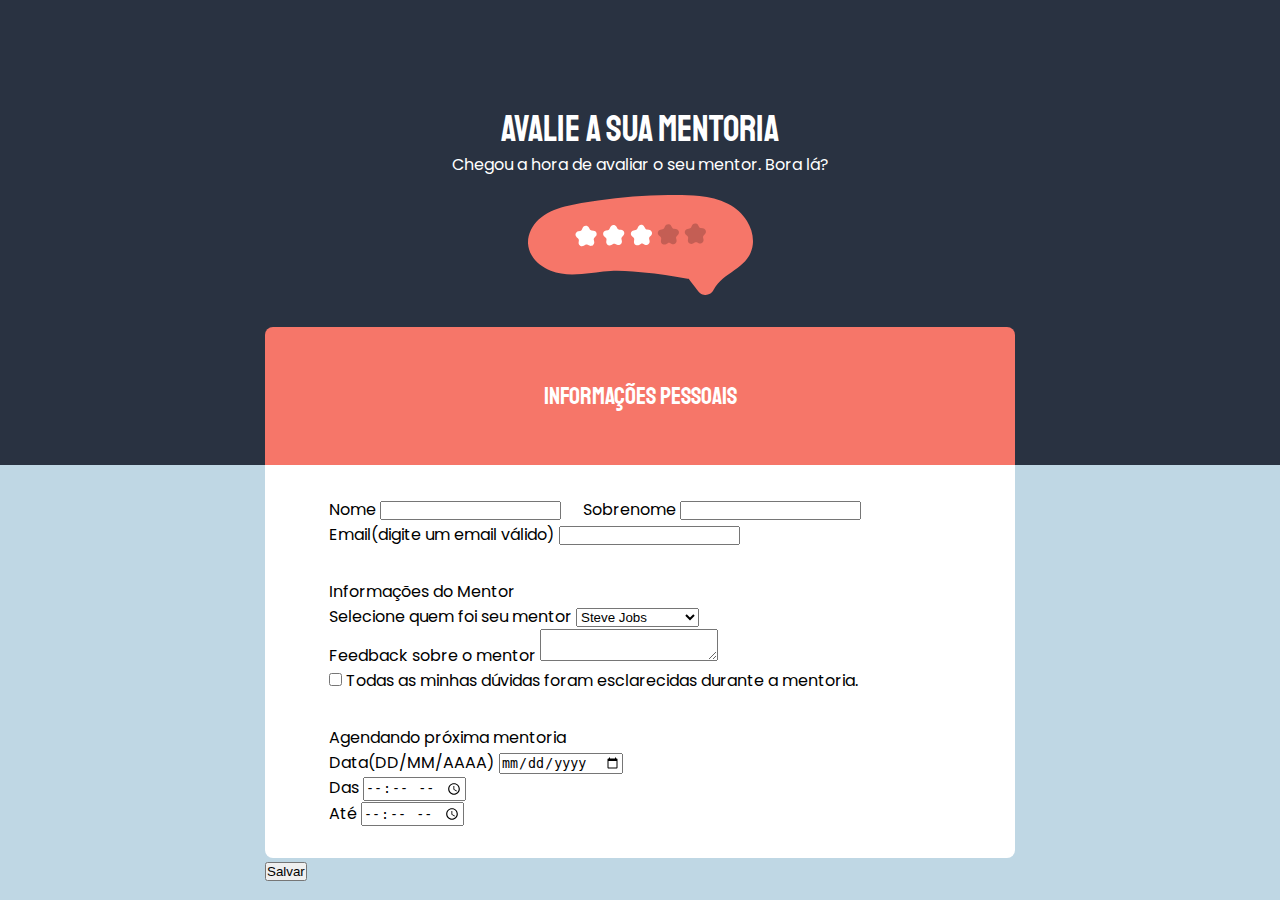
==== 07-mentoring-evaluation/index.html @ 1ba3592f "commit initial of project 06-mentoring-evaluation" ====
<!DOCTYPE html>
<html lang="pt-br">
<head>
  <link rel="preconnect" href="https://fonts.googleapis.com">
  <link rel="preconnect" href="https://fonts.gstatic.com" crossorigin>

  <meta charset="UTF-8">
  <meta name="viewport" content="width=device-width, initial-scale=1.0">
  <title>Mentoring Evaluation</title>

  <link rel="shortcut icon" href="[data-uri]" type="image/x-icon">

  <link href="https://fonts.googleapis.com/css2?family=Poppins&family=Staatliches&display=swap" rel="stylesheet">

  <link rel="stylesheet" href="style.css">
</head>
<body>
  <div class="page">
    <header>  
      <h1>Avalie a sua mentoria</h1>
      <p>Chegou a hora de avaliar o seu mentor. Bora lá?</p>

      <img src="./assets/evaluation.svg" alt="Imagem com 5 estrelas representando uma avaliação">
      
      <div class="title">
        Informações pessoais
      </div>
    </header>

    <form id="form-mentor">
      <div class="form-wrapper">
        <fieldset>

          <div class="col-2">
            <div class="input-wrapper">
              <label for="name">Nome</label>
              <input type="text" id="name">
            </div>

            <div class="input-wrapper">
              <label for="surname">Sobrenome</label>
              <input type="text" id="surname">
            </div>
          </div>

          <div class="input-wrapper">
            <label for="email-student">Email<span>(digite um email válido)</span></label>
            <input type="email"id="email-student">
          </div>
        </fieldset>

        <fieldset>
          <legend>Informações do Mentor</legend>

          <div class="input-wrapper">
            <label for="mentor">Selecione quem foi seu mentor</label>
            <select id="mentor">
              <option value="steve">Steve Jobs</option>
              <option value="mark">Mark Zuckerberg</option>
              <option value="gates">Bill Gates</option>
              <option value="musk">Elon Musk</option>
            </select>
          </div>

          <div class="input-wraaper">
            <label for="feedback">Feedback sobre o mentor</label>
            <textarea id="feedback"></textarea>
          </div>

          <div class="checkbox-wrapper">
            <input type="checkbox" id="doubts">
            <label for="doubts">Todas as minhas dúvidas foram esclarecidas durante a mentoria.</label>
          </div>
        </fieldset>

        <fieldset>
          <legend>Agendando próxima mentoria</legend>

          <div class="col-3">
            <div class="input-wrapper">
              <label for="date-mentory">Data<span>(DD/MM/AAAA)</span></label>
              <input type="date"id="date-mentory">
            </div>

            <div class="input-wrapper">
              <label for="being">Das</label>
              <input type="time" id="being">
            </div>
            
            <div class="input-wrapper">
              <label for="end">Até</label>
              <input type="time" id="end">
            </div>
          </div>
        </fieldset>
      </div>

      <button>Salvar</button>
    </form>
  </div>
</body>
</html>
---- 07-mentoring-evaluation/style.css ----
*{
  margin: 0;
  padding: 0;
  box-sizing: border-box;
}

:root{
  --blue-dark:#293241;
  --blue-ligth: #bfd7e4;
  --pink: #f67669;
  --white: #ffffff;
}

body{
  font-family: 'Poppins', sans-serif;

  background-color: var(--blue-ligth);
}

.page{
  width: 750px;
  margin: auto;
}

header::before{
  content: '';
  width: 100%;
  height: 465px;
  position: absolute;
  top: 0;
  left: 0;
  z-index: -1;
  background-color: var(--blue-dark);
}

header{
  display: flex;
  flex-direction: column;
  align-items: center;

  margin-top: 107px;

  color: var(--white);
}

header h1{
  font-family: 'Staatliches', sans-serif;
  font-size: 36px;
  font-weight: 400;
}

header p{
  font-size: 16px;
  margin-bottom: 18px;
}


.form-wrapper{
  display: flex;
  flex-direction: column;
  gap: 32px;

  background-color: var(--white);

  border-radius: 0 0 8px 8px;

  padding: 32px 64px;
}

fieldset{
  border: 0;
}

.title{
  height: 138px;
  width: 750px;
  background-color: var(--pink);

  
  font-family: 'Staatliches', sans-serif;
  font-size: 24px;
  line-height: 34px;
  color: var(--white);
  
  margin-top: 32px;

  display: flex;
  align-items: center;
  justify-content: center;

  border-radius: 8px 8px 0 0;
}

.col-2{
  display: flex;
  gap: 22px;
}
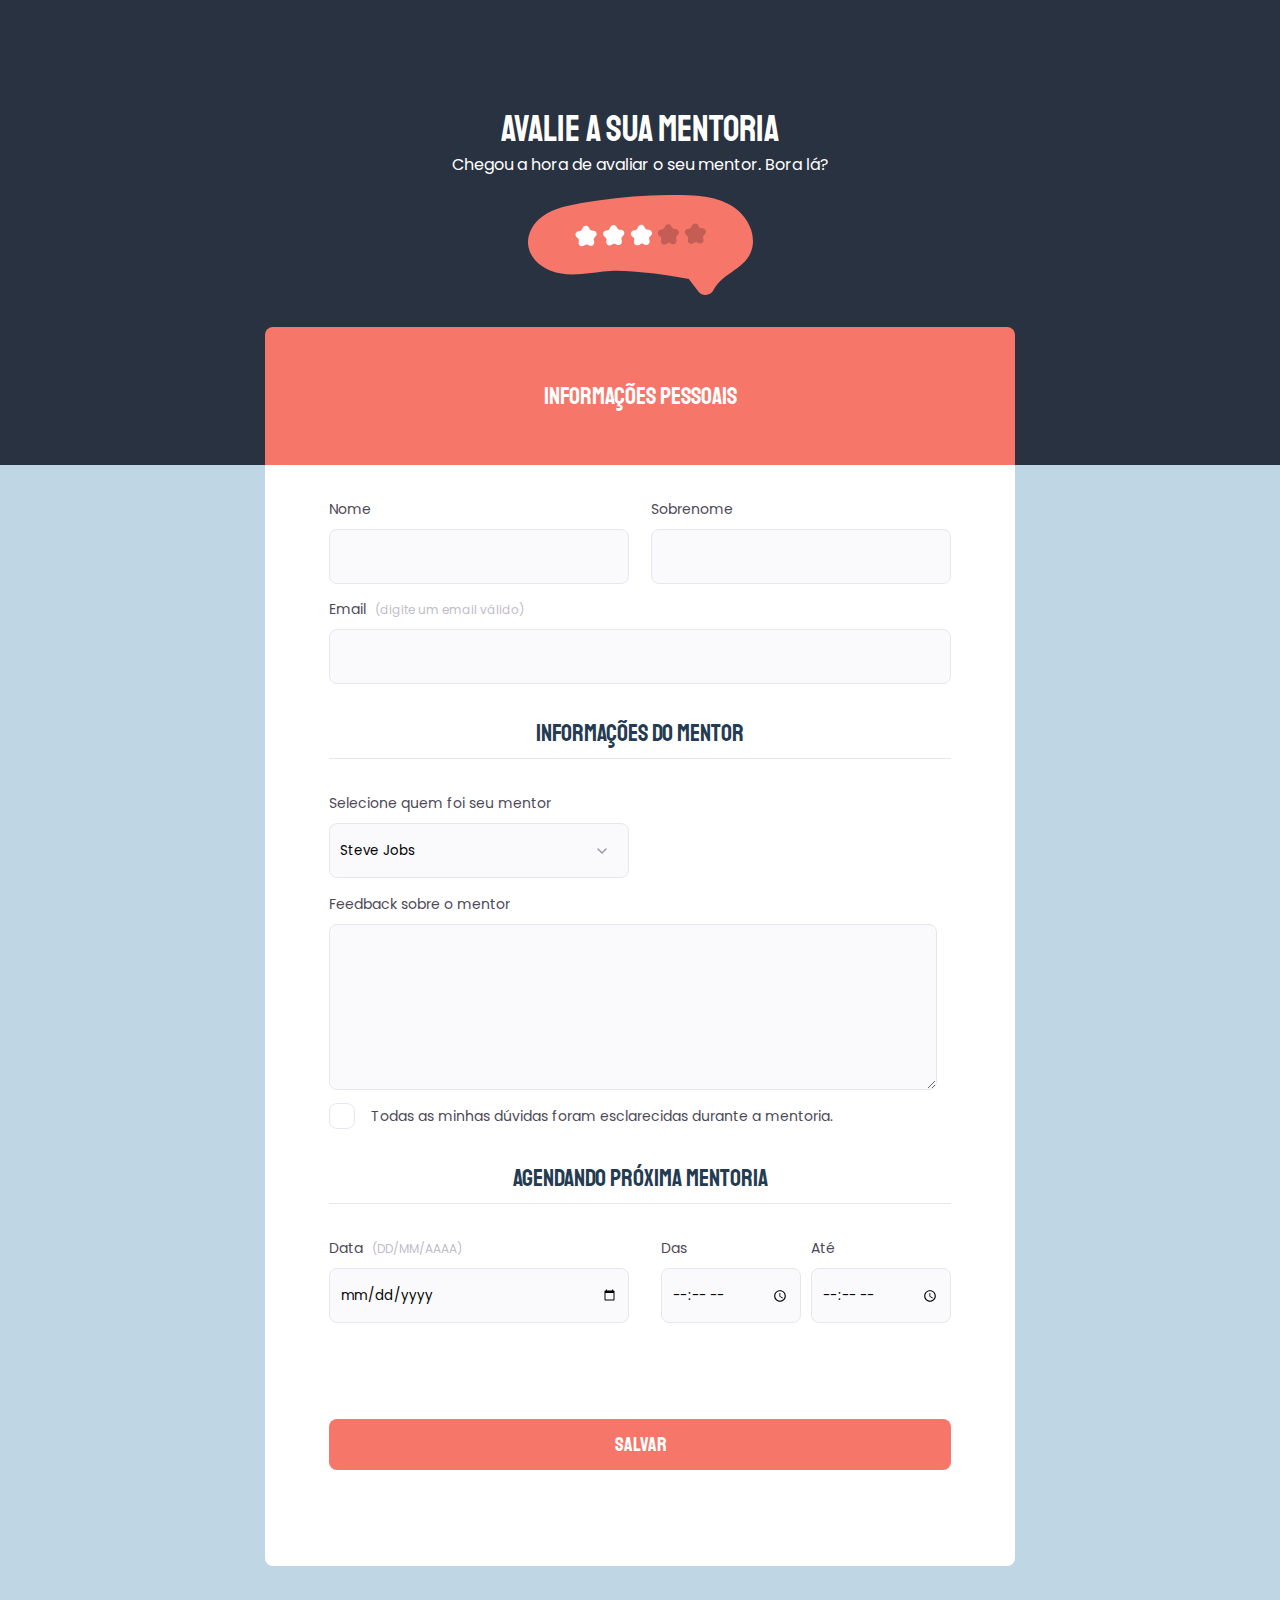
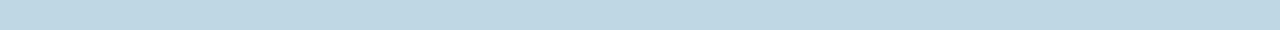
==== commit 50ac6db0: "project 07-mentoring-evaluation finished" ====
--- a/07-mentoring-evaluation/index.html
+++ b/07-mentoring-evaluation/index.html
@@ -63,7 +63,7 @@
           </div>
 
           <div class="input-wraaper">
-            <label for="feedback">Feedback sobre o mentor</label>
+            <label for="feedback" class="area-feedback">Feedback sobre o mentor</label>
             <textarea id="feedback"></textarea>
           </div>
 
@@ -93,9 +93,8 @@
             </div>
           </div>
         </fieldset>
+        <button>Salvar</button>
       </div>
-
-      <button>Salvar</button>
     </form>
   </div>
 </body>
--- a/07-mentoring-evaluation/style.css
+++ b/07-mentoring-evaluation/style.css
@@ -65,10 +65,17 @@
   border-radius: 0 0 8px 8px;
 
   padding: 32px 64px;
+
+  margin-bottom: 64px;
 }
 
 fieldset{
   border: 0;
+
+  display: flex;
+  flex-direction: column;
+
+  gap: 13px;
 }
 
 .title{
@@ -94,4 +101,180 @@
 .col-2{
   display: flex;
   gap: 22px;
+}
+
+.col-2 .input-wrapper input,
+.col-3 > div:nth-child(1){
+  width: 300px;
+}
+
+.input-wrapper{
+  display: flex;
+  flex-direction: column;
+  gap: 8px;
+}
+
+.input-wrapper label,
+.area-feedback{
+  font-size: 14px;
+  line-height: 24px;
+  color: #4e4958;
+}
+
+.input-wrapper span{
+  font-size: 12px;
+  line-height: 20px;
+  color: #c1bccc;
+
+  margin-left: 9px;
+}
+
+.input-wrapper input{
+  height: 55px;
+
+  border-radius: 8px;
+  background-color: #fafafc;
+  border: 1px solid #e6e6f0;
+
+  padding: 0 10px;
+
+  font-family: 'Poppins', sans-serif;
+}
+
+fieldset legend{
+  font-family: 'Staatliches', sans-serif;
+  font-weight: 400;
+  font-size: 24px;
+  line-height: 34px;
+  color: #253b51;
+
+  display: flex;
+  justify-content: center;
+  align-items: center;
+
+  border-bottom: 1px solid #e6e6f0;
+  padding-bottom: 8px;
+  margin-bottom: 32px;
+  width: 100%;
+}
+
+select{
+  width: 300px;
+  height: 55px;
+
+  background-color: #fafafc;
+  border: 1px solid #e6e6f0;
+  border-radius: 8px;
+
+  padding: 0 10px;
+
+  font-family: 'Poppins', sans-serif;
+
+  cursor: pointer;
+
+  appearance: none;
+  -webkit-appearance: none;
+  background-image: url("data:image/svg+xml,%3Csvg width='24' height='24' viewBox='0 0 24 24' fill='none' xmlns='http://www.w3.org/2000/svg'%3E%3Cg clip-path='url(%23clip0_1_54)'%3E%3Cpath d='M8 10L12 14L16 10' stroke='%239C98A6' stroke-width='1.5' stroke-linecap='round' stroke-linejoin='round'/%3E%3C/g%3E%3Cdefs%3E%3CclipPath id='clip0_1_54'%3E%3Crect width='24' height='24' fill='white'/%3E%3C/clipPath%3E%3C/defs%3E%3C/svg%3E%0A");
+  background-repeat: no-repeat;
+  background-position: right 14px top 50%;
+}
+
+textarea{
+  display: block;
+  width: 608px;
+  height: 166px;
+
+  background-color: #fafafc;
+  border: 1px solid #e6e6f0;
+  border-radius: 8px;
+
+  padding: 10px 10px;
+  margin-top: 8px;
+
+  font-family: 'Poppins', sans-serif;
+}
+
+.checkbox-wrapper{
+  position: relative;
+}
+
+.checkbox-wrapper input{
+  position: absolute;
+  top: 0;
+  left: 0;
+  /* width: 24px;
+  height: 24px; */
+
+  opacity: 0;
+}
+
+.checkbox-wrapper label{
+  font-size: 14px;
+  line-height: 24px;
+  color: #4e4958;
+
+  display: flex;
+  align-items: center;
+  gap: 16px;
+
+  margin: 0;
+}
+
+.checkbox-wrapper label::before{
+  content: '';
+  width: 24px;
+  height: 24px;
+  display: block;
+
+  border: 1px solid #e6e6f0;
+  border-radius: 8px;
+}
+
+.checkbox-wrapper input:checked + label:before{
+  background-image: url("data:image/svg+xml,%3Csvg width='24' height='24' viewBox='0 0 24 24' fill='none' xmlns='http://www.w3.org/2000/svg'%3E%3Cg clip-path='url(%23clip0_5037_23)'%3E%3Cpath d='M9 16.17L4.83 12L3.41 13.41L9 19L21 7L19.59 5.59L9 16.17Z' fill='%2342D3FF'/%3E%3C/g%3E%3Cdefs%3E%3CclipPath id='clip0_5037_23'%3E%3Crect width='24' height='24' fill='white'/%3E%3C/clipPath%3E%3C/defs%3E%3C/svg%3E%0A");
+}
+
+.checkbox-wrapper input:focus + label::before{
+  border: 2px solid #000000;
+}
+
+.col-3{
+  display: flex;
+
+  margin-bottom: 64px;
+}
+
+
+.col-3 > div:nth-child(1){
+  margin-right: 32px;
+}
+
+.col-3 > div:nth-child(2),
+.col-3 > div:nth-child(3){
+  width: 140px;
+}
+
+.col-3 > div:nth-child(2){
+  margin-right: 10px;
+}
+
+button{
+  margin-bottom: 64px;
+
+  padding: 12.5px 286px;
+
+  font-family: 'Staatliches', sans-serif;
+  font-size: 20px;
+  line-height: 26px;
+  color: var(--white);
+  background-color: var(--pink);
+
+  border: #f67669;
+  border-radius: 8px;
+
+  cursor: pointer;
+}
+
+button:hover{
+  background-color: #de6d60;
 }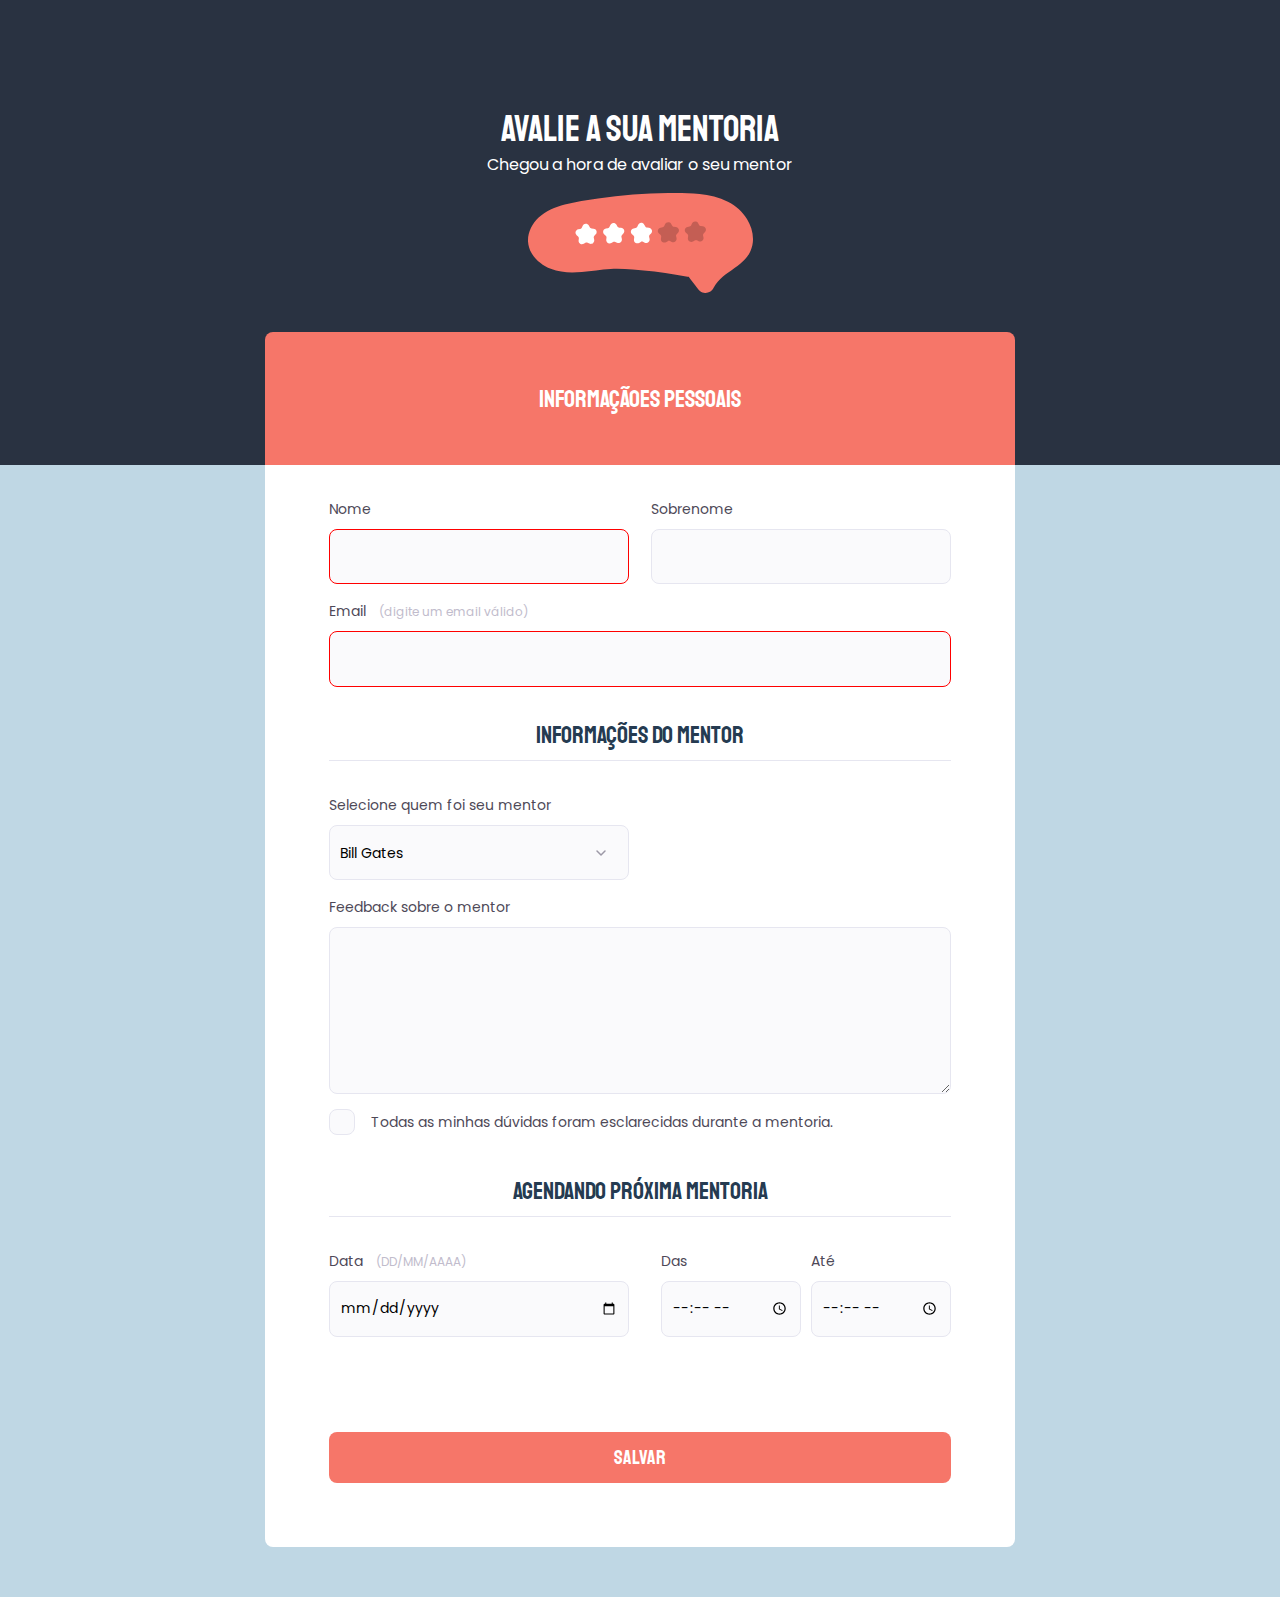
==== commit 5f184f34: "revision of project 07-mentoring-evaluation" ====
--- a/07-mentoring-evaluation/index.html
+++ b/07-mentoring-evaluation/index.html
@@ -1,6 +1,7 @@
 <!DOCTYPE html>
 <html lang="pt-br">
 <head>
+  
   <link rel="preconnect" href="https://fonts.googleapis.com">
   <link rel="preconnect" href="https://fonts.gstatic.com" crossorigin>
 
@@ -8,33 +9,30 @@
   <meta name="viewport" content="width=device-width, initial-scale=1.0">
   <title>Mentoring Evaluation</title>
 
-  <link rel="shortcut icon" href="[data-uri]" type="image/x-icon">
-
   <link href="https://fonts.googleapis.com/css2?family=Poppins&family=Staatliches&display=swap" rel="stylesheet">
 
   <link rel="stylesheet" href="style.css">
 </head>
 <body>
   <div class="page">
-    <header>  
+    <header>
       <h1>Avalie a sua mentoria</h1>
-      <p>Chegou a hora de avaliar o seu mentor. Bora lá?</p>
+      <p>Chegou a hora de avaliar o seu mentor</p>
 
-      <img src="./assets/evaluation.svg" alt="Imagem com 5 estrelas representando uma avaliação">
-      
-      <div class="title">
-        Informações pessoais
+      <img src="./assets/evaluation.svg" alt="Icone de avaliação">
+
+      <div class="top">
+        <h2>Informaçãoes pessoais</h2>
       </div>
     </header>
 
-    <form id="form-mentor">
+    <form action="">
       <div class="form-wrapper">
         <fieldset>
-
           <div class="col-2">
             <div class="input-wrapper">
               <label for="name">Nome</label>
-              <input type="text" id="name">
+              <input type="text" id="name" required>
             </div>
 
             <div class="input-wrapper">
@@ -44,26 +42,26 @@
           </div>
 
           <div class="input-wrapper">
-            <label for="email-student">Email<span>(digite um email válido)</span></label>
-            <input type="email"id="email-student">
+            <label for="email">Email <span>(digite um email válido)</span></label>
+            <input type="email" id="email" minlength="8" required>
           </div>
         </fieldset>
 
         <fieldset>
-          <legend>Informações do Mentor</legend>
+          <legend>Informações do mentor</legend>
 
           <div class="input-wrapper">
             <label for="mentor">Selecione quem foi seu mentor</label>
             <select id="mentor">
-              <option value="steve">Steve Jobs</option>
+              <option value="gates">Bill Gates</option>
               <option value="mark">Mark Zuckerberg</option>
-              <option value="gates">Bill Gates</option>
               <option value="musk">Elon Musk</option>
+              <option value="jobs">Steve Jobs</option>
             </select>
           </div>
 
-          <div class="input-wraaper">
-            <label for="feedback" class="area-feedback">Feedback sobre o mentor</label>
+          <div class="input-wrapper">
+            <label for="feedback">Feedback sobre o mentor</label>
             <textarea id="feedback"></textarea>
           </div>
 
@@ -75,18 +73,17 @@
 
         <fieldset>
           <legend>Agendando próxima mentoria</legend>
-
           <div class="col-3">
             <div class="input-wrapper">
-              <label for="date-mentory">Data<span>(DD/MM/AAAA)</span></label>
-              <input type="date"id="date-mentory">
+              <label for="date">Data <span>(DD/MM/AAAA)</span></label>
+              <input type="date" id="date">
             </div>
 
             <div class="input-wrapper">
               <label for="being">Das</label>
               <input type="time" id="being">
             </div>
-            
+
             <div class="input-wrapper">
               <label for="end">Até</label>
               <input type="time" id="end">
@@ -95,6 +92,7 @@
         </fieldset>
         <button>Salvar</button>
       </div>
+      
     </form>
   </div>
 </body>
--- a/07-mentoring-evaluation/style.css
+++ b/07-mentoring-evaluation/style.css
@@ -4,69 +4,92 @@
   box-sizing: border-box;
 }
 
-:root{
-  --blue-dark:#293241;
-  --blue-ligth: #bfd7e4;
-  --pink: #f67669;
-  --white: #ffffff;
-}
-
 body{
-  font-family: 'Poppins', sans-serif;
-
-  background-color: var(--blue-ligth);
+  background-color: #BFD7E4;
 }
 
 .page{
+  margin: auto;
   width: 750px;
-  margin: auto;
-}
-
-header::before{
+}
+
+header:before{
   content: '';
   width: 100%;
   height: 465px;
+  background-color: #293241;
+
   position: absolute;
   top: 0;
   left: 0;
+  
   z-index: -1;
-  background-color: var(--blue-dark);
 }
 
 header{
+  margin-top: 107px;
+
   display: flex;
   flex-direction: column;
   align-items: center;
-
-  margin-top: 107px;
-
-  color: var(--white);
+  justify-content: center;
 }
 
 header h1{
   font-family: 'Staatliches', sans-serif;
   font-size: 36px;
+  color: #ffffff;
   font-weight: 400;
 }
 
 header p{
+  font-family: 'Poppins', sans-serif;
   font-size: 16px;
-  margin-bottom: 18px;
-}
-
+  color: #ffffff;
+
+  margin-bottom: 16px;
+}
+
+header .top{
+  width: 750px;
+  height: 133px;
+  margin-top: 39px;
+
+  background-color: #f67669;
+  color: #ffffff;
+  border-radius: 8px 8px 0 0;
+  
+  display: flex;
+  align-items: center;
+  justify-content: center;
+
+}
+
+header .top h2,
+fieldset legend{
+  font-family: 'Staatliches', sans-serif;
+  font-size: 24px;
+  font-weight: 400;
+  line-height: 34px;
+}
+
+form{
+  background-color: #ffffff;
+
+  margin-bottom: 50px;
+  border-radius: 0 0 8px 8px;
+
+}
 
 .form-wrapper{
-  display: flex;
-  flex-direction: column;
-  gap: 32px;
-
-  background-color: var(--white);
-
-  border-radius: 0 0 8px 8px;
-
-  padding: 32px 64px;
-
-  margin-bottom: 64px;
+  padding: 31.66px 64px 63.74px;
+ 
+  display: flex;
+  flex-direction: column;
+
+
+  display: flex;
+  gap: 31.73px;
 }
 
 fieldset{
@@ -74,207 +97,160 @@
 
   display: flex;
   flex-direction: column;
-
-  gap: 13px;
-}
-
-.title{
-  height: 138px;
-  width: 750px;
-  background-color: var(--pink);
-
-  
-  font-family: 'Staatliches', sans-serif;
-  font-size: 24px;
-  line-height: 34px;
-  color: var(--white);
-  
-  margin-top: 32px;
-
-  display: flex;
-  align-items: center;
-  justify-content: center;
-
-  border-radius: 8px 8px 0 0;
-}
-
-.col-2{
-  display: flex;
-  gap: 22px;
-}
-
-.col-2 .input-wrapper input,
-.col-3 > div:nth-child(1){
-  width: 300px;
-}
-
-.input-wrapper{
-  display: flex;
-  flex-direction: column;
-  gap: 8px;
-}
-
-.input-wrapper label,
-.area-feedback{
+  gap: 15px;
+}
+
+fieldset .input-wrapper{
+  display: flex;
+  flex-direction: column;
+}
+
+fieldset legend{
+  color: #253b51;
+  text-align: center;
+
+  padding-bottom: 7.93px;
+  border-bottom: 1px solid #e6e6f0;
+  margin-bottom: 31.73px;
+
+  width: 100%;
+}
+
+label{
+  font-family: 'Poppins', sans-serif;
   font-size: 14px;
   line-height: 24px;
   color: #4e4958;
-}
-
-.input-wrapper span{
+
+  margin-bottom: 7.93px;
+}
+
+span{
+  font-family: 'Poppins', sans-serif;
   font-size: 12px;
   line-height: 20px;
   color: #c1bccc;
 
-  margin-left: 9px;
-}
-
-.input-wrapper input{
-  height: 55px;
-
-  border-radius: 8px;
-  background-color: #fafafc;
-  border: 1px solid #e6e6f0;
-
-  padding: 0 10px;
-
-  font-family: 'Poppins', sans-serif;
-}
-
-fieldset legend{
-  font-family: 'Staatliches', sans-serif;
-  font-weight: 400;
-  font-size: 24px;
-  line-height: 34px;
-  color: #253b51;
-
-  display: flex;
-  justify-content: center;
-  align-items: center;
-
-  border-bottom: 1px solid #e6e6f0;
-  padding-bottom: 8px;
-  margin-bottom: 32px;
+  margin-left: 9.12px;
+}
+
+input,
+select, textarea{
   width: 100%;
-}
-
-select{
-  width: 300px;
-  height: 55px;
+  height: 55.53px;
 
   background-color: #fafafc;
   border: 1px solid #e6e6f0;
   border-radius: 8px;
 
   padding: 0 10px;
-
-  font-family: 'Poppins', sans-serif;
-
-  cursor: pointer;
-
+  font-family: 'Poppins', sans-serif;
+  font-size: 14px;
+}
+
+input:invalid{
+  border: 1px solid red;
+}
+
+.col-2{
+  display: flex;
+  gap: 22px;
+}
+
+.col-2 input,
+select{
+  width: 300px;
+}
+
+select{
   appearance: none;
-  -webkit-appearance: none;
+
   background-image: url("data:image/svg+xml,%3Csvg width='24' height='24' viewBox='0 0 24 24' fill='none' xmlns='http://www.w3.org/2000/svg'%3E%3Cg clip-path='url(%23clip0_1_54)'%3E%3Cpath d='M8 10L12 14L16 10' stroke='%239C98A6' stroke-width='1.5' stroke-linecap='round' stroke-linejoin='round'/%3E%3C/g%3E%3Cdefs%3E%3CclipPath id='clip0_1_54'%3E%3Crect width='24' height='24' fill='white'/%3E%3C/clipPath%3E%3C/defs%3E%3C/svg%3E%0A");
   background-repeat: no-repeat;
-  background-position: right 14px top 50%;
+  background-position: right 15px top 50%;
+
+  cursor: pointer;
 }
 
 textarea{
-  display: block;
-  width: 608px;
-  height: 166px;
+  height: 166.59px;
+}
+
+.checkbox-wrapper{
+  position: relative;
+}
+
+.checkbox-wrapper input{
+  content: '';
+  height: 24px;
+  width: 24px;
+  top: 0;
+  left: 0;
+
+  position: absolute;
+  opacity: 0;
+}
+
+.checkbox-wrapper label{
+  display: flex;
+  align-items: center;
+  gap: 16px;
+}
+
+.checkbox-wrapper label::before{
+  content: '';
+  height: 24px;
+  width: 24px;
+  border-radius: 8px;
 
   background-color: #fafafc;
   border: 1px solid #e6e6f0;
+
+  display: block;
+}
+
+.checkbox-wrapper input:checked + label::before{
+  background-image: url("data:image/svg+xml,%3Csvg width='24' height='24' viewBox='0 0 24 24' fill='none' xmlns='http://www.w3.org/2000/svg'%3E%3Cg clip-path='url(%23clip0_5042_23)'%3E%3Cpath d='M9 16.17L4.83 12L3.41 13.41L9 19L21 7L19.59 5.59L9 16.17Z' fill='%2342D3FF'/%3E%3C/g%3E%3Cdefs%3E%3CclipPath id='clip0_5042_23'%3E%3Crect width='24' height='24' fill='white'/%3E%3C/clipPath%3E%3C/defs%3E%3C/svg%3E%0A");
+}
+
+.checkbox-wrapper input:focus + label::before{
+  border: 2px solid #000;
+}
+
+.col-3{
+  display: flex;
+}
+
+.col-3 > div:nth-child(1) input{
+  width: 300px;
+  margin-right: 32px;
+}
+
+.col-3 > div:nth-child(2) input,
+.col-3 > div:nth-child(3) input{
+ width: 140px; 
+}
+
+.col-3 > div:nth-child(2) input{
+  margin-right: 10px;
+}
+
+button{
+  margin-top: 63.74px;
+  width: 622px;
+  height: 51px;
+
+  background-color: #f67669;
+  color: #ffffff;
   border-radius: 8px;
-
-  padding: 10px 10px;
-  margin-top: 8px;
-
-  font-family: 'Poppins', sans-serif;
-}
-
-.checkbox-wrapper{
-  position: relative;
-}
-
-.checkbox-wrapper input{
-  position: absolute;
-  top: 0;
-  left: 0;
-  /* width: 24px;
-  height: 24px; */
-
-  opacity: 0;
-}
-
-.checkbox-wrapper label{
-  font-size: 14px;
-  line-height: 24px;
-  color: #4e4958;
-
-  display: flex;
-  align-items: center;
-  gap: 16px;
-
-  margin: 0;
-}
-
-.checkbox-wrapper label::before{
-  content: '';
-  width: 24px;
-  height: 24px;
-  display: block;
-
-  border: 1px solid #e6e6f0;
-  border-radius: 8px;
-}
-
-.checkbox-wrapper input:checked + label:before{
-  background-image: url("data:image/svg+xml,%3Csvg width='24' height='24' viewBox='0 0 24 24' fill='none' xmlns='http://www.w3.org/2000/svg'%3E%3Cg clip-path='url(%23clip0_5037_23)'%3E%3Cpath d='M9 16.17L4.83 12L3.41 13.41L9 19L21 7L19.59 5.59L9 16.17Z' fill='%2342D3FF'/%3E%3C/g%3E%3Cdefs%3E%3CclipPath id='clip0_5037_23'%3E%3Crect width='24' height='24' fill='white'/%3E%3C/clipPath%3E%3C/defs%3E%3C/svg%3E%0A");
-}
-
-.checkbox-wrapper input:focus + label::before{
-  border: 2px solid #000000;
-}
-
-.col-3{
-  display: flex;
-
-  margin-bottom: 64px;
-}
-
-
-.col-3 > div:nth-child(1){
-  margin-right: 32px;
-}
-
-.col-3 > div:nth-child(2),
-.col-3 > div:nth-child(3){
-  width: 140px;
-}
-
-.col-3 > div:nth-child(2){
-  margin-right: 10px;
-}
-
-button{
-  margin-bottom: 64px;
-
-  padding: 12.5px 286px;
-
+  border: none;
+
+  font-size: 20px;
   font-family: 'Staatliches', sans-serif;
-  font-size: 20px;
   line-height: 26px;
-  color: var(--white);
-  background-color: var(--pink);
-
-  border: #f67669;
-  border-radius: 8px;
-
   cursor: pointer;
 }
 
 button:hover{
-  background-color: #de6d60;
+  background-color: #b4584e;
 }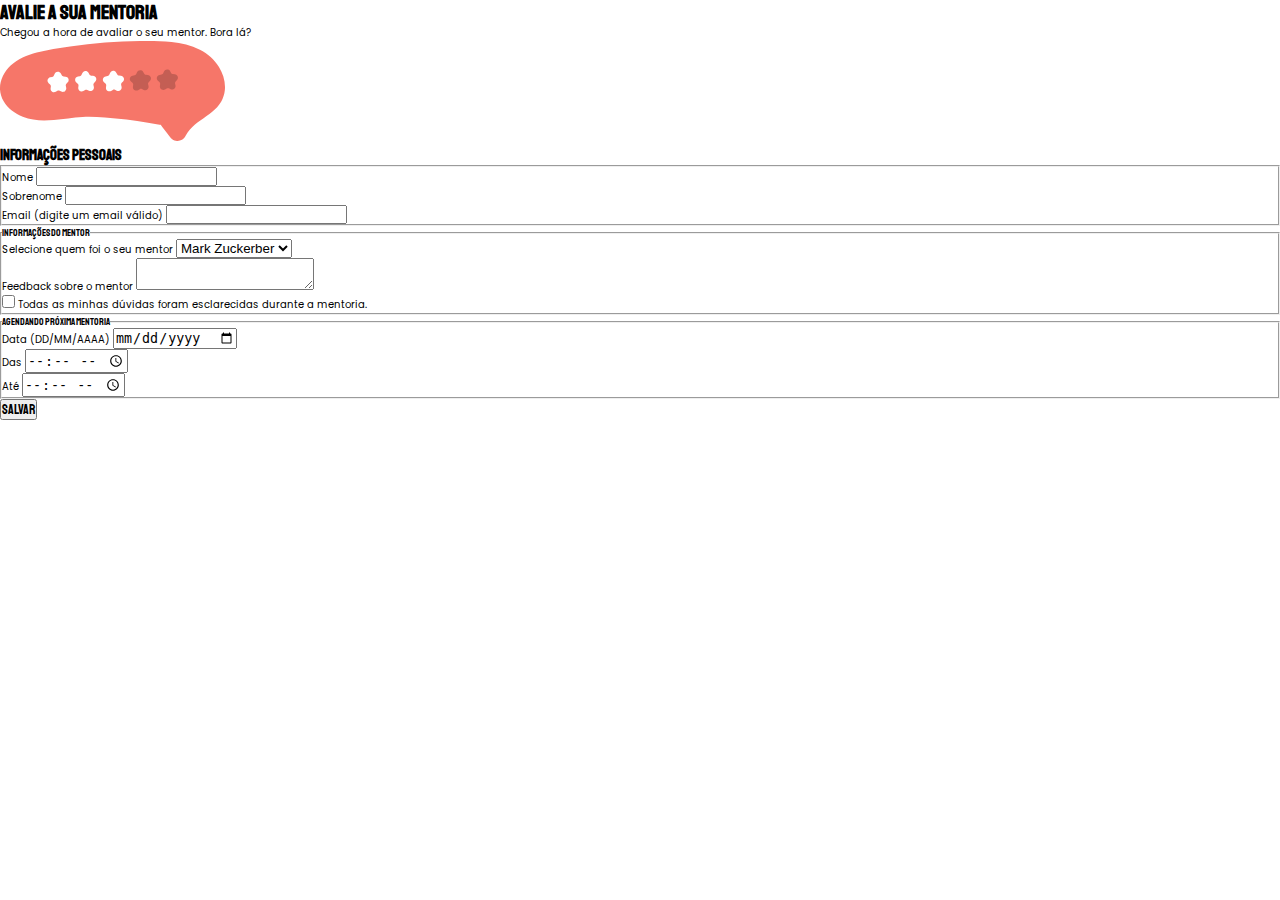
==== commit 51a60a5f: "revision of project 07-mentoring-evaluation" ====
--- a/07-mentoring-evaluation/index.html
+++ b/07-mentoring-evaluation/index.html
@@ -1,99 +1,106 @@
 <!DOCTYPE html>
 <html lang="pt-br">
-<head>
-  
-  <link rel="preconnect" href="https://fonts.googleapis.com">
-  <link rel="preconnect" href="https://fonts.gstatic.com" crossorigin>
+  <head>
+    <link rel="preconnect" href="https://fonts.googleapis.com" />
+    <link rel="preconnect" href="https://fonts.gstatic.com" crossorigin />
 
-  <meta charset="UTF-8">
-  <meta name="viewport" content="width=device-width, initial-scale=1.0">
-  <title>Mentoring Evaluation</title>
+    <meta charset="UTF-8" />
+    <meta name="viewport" content="width=device-width, initial-scale=1.0" />
 
-  <link href="https://fonts.googleapis.com/css2?family=Poppins&family=Staatliches&display=swap" rel="stylesheet">
+    <link
+      href="https://fonts.googleapis.com/css2?family=Poppins&family=Staatliches&display=swap"
+      rel="stylesheet"
+    />
 
-  <link rel="stylesheet" href="style.css">
-</head>
-<body>
-  <div class="page">
-    <header>
-      <h1>Avalie a sua mentoria</h1>
-      <p>Chegou a hora de avaliar o seu mentor</p>
+    <link rel="stylesheet" href="./style.css" />
+    <title>Mentoring Evaluation</title>
+  </head>
+  <body>
+    <div class="page">
+      <header>
+        <h1>Avalie a sua Mentoria</h1>
+        <p>Chegou a hora de avaliar o seu mentor. Bora lá?</p>
 
-      <img src="./assets/evaluation.svg" alt="Icone de avaliação">
+        <img
+          src="./assets/evaluation.svg"
+          alt="Ícone de um balão com cinco estrelas com três estrelas brancas"
+        />
 
-      <div class="top">
-        <h2>Informaçãoes pessoais</h2>
-      </div>
-    </header>
+        <div class="top">
+          <h2>Informações pessoais</h2>
+        </div>
+      </header>
 
-    <form action="">
-      <div class="form-wrapper">
-        <fieldset>
-          <div class="col-2">
-            <div class="input-wrapper">
-              <label for="name">Nome</label>
-              <input type="text" id="name" required>
+      <form>
+        <div class="form-wrapper">
+          <fieldset>
+            <div class="col-2">
+              <div class="input-wrapper">
+                <label for="name">Nome</label>
+                <input type="text" id="name" />
+              </div>
+              <div class="input-wrapper">
+                <label for="surname">Sobrenome</label>
+                <input type="text" id="surname" />
+              </div>
             </div>
 
             <div class="input-wrapper">
-              <label for="surname">Sobrenome</label>
-              <input type="text" id="surname">
+              <label for="email"
+                >Email <span>(digite um email válido)</span></label
+              >
+              <input type="email" id="email" />
             </div>
-          </div>
+          </fieldset>
 
-          <div class="input-wrapper">
-            <label for="email">Email <span>(digite um email válido)</span></label>
-            <input type="email" id="email" minlength="8" required>
-          </div>
-        </fieldset>
+          <fieldset>
+            <legend>Informações do Mentor</legend>
 
-        <fieldset>
-          <legend>Informações do mentor</legend>
-
-          <div class="input-wrapper">
-            <label for="mentor">Selecione quem foi seu mentor</label>
-            <select id="mentor">
-              <option value="gates">Bill Gates</option>
-              <option value="mark">Mark Zuckerberg</option>
-              <option value="musk">Elon Musk</option>
-              <option value="jobs">Steve Jobs</option>
-            </select>
-          </div>
-
-          <div class="input-wrapper">
-            <label for="feedback">Feedback sobre o mentor</label>
-            <textarea id="feedback"></textarea>
-          </div>
-
-          <div class="checkbox-wrapper">
-            <input type="checkbox" id="doubts">
-            <label for="doubts">Todas as minhas dúvidas foram esclarecidas durante a mentoria.</label>
-          </div>
-        </fieldset>
-
-        <fieldset>
-          <legend>Agendando próxima mentoria</legend>
-          <div class="col-3">
             <div class="input-wrapper">
-              <label for="date">Data <span>(DD/MM/AAAA)</span></label>
-              <input type="date" id="date">
+              <label for="mentor">Selecione quem foi o seu mentor</label>
+              <select id="mentor">
+                <option value="mark">Mark Zuckerber</option>
+                <option value="gates">Bill Gates</option>
+                <option value="musk">Elon Musk</option>
+              </select>
             </div>
 
             <div class="input-wrapper">
-              <label for="being">Das</label>
-              <input type="time" id="being">
+              <label for="feedback">Feedback sobre o mentor</label>
+              <textarea id="feedback"></textarea>
             </div>
 
-            <div class="input-wrapper">
-              <label for="end">Até</label>
-              <input type="time" id="end">
+            <div class="checkbox-wrapper">
+              <input type="checkbox" id="doubts" />
+              <label for="doubts"
+                >Todas as minhas dúvidas foram esclarecidas durante a
+                mentoria.</label
+              >
             </div>
-          </div>
-        </fieldset>
-        <button>Salvar</button>
-      </div>
-      
-    </form>
-  </div>
-</body>
-</html>+          </fieldset>
+
+          <fieldset>
+            <legend>Agendando próxima mentoria</legend>
+            <div class="col-3">
+              <div class="input-wrapper">
+                <label for="date">Data <span>(DD/MM/AAAA)</span></label>
+                <input type="date" />
+              </div>
+
+              <div class="input-wrapper">
+                <label for="being">Das</label>
+                <input type="time" />
+              </div>
+              <div class="input-wrapper">
+                <label for="even">Até</label>
+                <input type="time" />
+              </div>
+            </div>
+          </fieldset>
+
+          <button>Salvar</button>
+        </div>
+      </form>
+    </div>
+  </body>
+</html>
--- a/07-mentoring-evaluation/style.css
+++ b/07-mentoring-evaluation/style.css
@@ -1,256 +1,18 @@
-*{
+* {
   margin: 0;
   padding: 0;
   box-sizing: border-box;
 }
 
-body{
-  background-color: #BFD7E4;
+:root {
+  font-size: 62.5%;
+
+  font-family: "Poppins", sans-serif;
 }
 
-.page{
-  margin: auto;
-  width: 750px;
+h1,
+h2,
+legend,
+button {
+  font-family: "Staatliches", sans-serif;
 }
-
-header:before{
-  content: '';
-  width: 100%;
-  height: 465px;
-  background-color: #293241;
-
-  position: absolute;
-  top: 0;
-  left: 0;
-  
-  z-index: -1;
-}
-
-header{
-  margin-top: 107px;
-
-  display: flex;
-  flex-direction: column;
-  align-items: center;
-  justify-content: center;
-}
-
-header h1{
-  font-family: 'Staatliches', sans-serif;
-  font-size: 36px;
-  color: #ffffff;
-  font-weight: 400;
-}
-
-header p{
-  font-family: 'Poppins', sans-serif;
-  font-size: 16px;
-  color: #ffffff;
-
-  margin-bottom: 16px;
-}
-
-header .top{
-  width: 750px;
-  height: 133px;
-  margin-top: 39px;
-
-  background-color: #f67669;
-  color: #ffffff;
-  border-radius: 8px 8px 0 0;
-  
-  display: flex;
-  align-items: center;
-  justify-content: center;
-
-}
-
-header .top h2,
-fieldset legend{
-  font-family: 'Staatliches', sans-serif;
-  font-size: 24px;
-  font-weight: 400;
-  line-height: 34px;
-}
-
-form{
-  background-color: #ffffff;
-
-  margin-bottom: 50px;
-  border-radius: 0 0 8px 8px;
-
-}
-
-.form-wrapper{
-  padding: 31.66px 64px 63.74px;
- 
-  display: flex;
-  flex-direction: column;
-
-
-  display: flex;
-  gap: 31.73px;
-}
-
-fieldset{
-  border: 0;
-
-  display: flex;
-  flex-direction: column;
-  gap: 15px;
-}
-
-fieldset .input-wrapper{
-  display: flex;
-  flex-direction: column;
-}
-
-fieldset legend{
-  color: #253b51;
-  text-align: center;
-
-  padding-bottom: 7.93px;
-  border-bottom: 1px solid #e6e6f0;
-  margin-bottom: 31.73px;
-
-  width: 100%;
-}
-
-label{
-  font-family: 'Poppins', sans-serif;
-  font-size: 14px;
-  line-height: 24px;
-  color: #4e4958;
-
-  margin-bottom: 7.93px;
-}
-
-span{
-  font-family: 'Poppins', sans-serif;
-  font-size: 12px;
-  line-height: 20px;
-  color: #c1bccc;
-
-  margin-left: 9.12px;
-}
-
-input,
-select, textarea{
-  width: 100%;
-  height: 55.53px;
-
-  background-color: #fafafc;
-  border: 1px solid #e6e6f0;
-  border-radius: 8px;
-
-  padding: 0 10px;
-  font-family: 'Poppins', sans-serif;
-  font-size: 14px;
-}
-
-input:invalid{
-  border: 1px solid red;
-}
-
-.col-2{
-  display: flex;
-  gap: 22px;
-}
-
-.col-2 input,
-select{
-  width: 300px;
-}
-
-select{
-  appearance: none;
-
-  background-image: url("data:image/svg+xml,%3Csvg width='24' height='24' viewBox='0 0 24 24' fill='none' xmlns='http://www.w3.org/2000/svg'%3E%3Cg clip-path='url(%23clip0_1_54)'%3E%3Cpath d='M8 10L12 14L16 10' stroke='%239C98A6' stroke-width='1.5' stroke-linecap='round' stroke-linejoin='round'/%3E%3C/g%3E%3Cdefs%3E%3CclipPath id='clip0_1_54'%3E%3Crect width='24' height='24' fill='white'/%3E%3C/clipPath%3E%3C/defs%3E%3C/svg%3E%0A");
-  background-repeat: no-repeat;
-  background-position: right 15px top 50%;
-
-  cursor: pointer;
-}
-
-textarea{
-  height: 166.59px;
-}
-
-.checkbox-wrapper{
-  position: relative;
-}
-
-.checkbox-wrapper input{
-  content: '';
-  height: 24px;
-  width: 24px;
-  top: 0;
-  left: 0;
-
-  position: absolute;
-  opacity: 0;
-}
-
-.checkbox-wrapper label{
-  display: flex;
-  align-items: center;
-  gap: 16px;
-}
-
-.checkbox-wrapper label::before{
-  content: '';
-  height: 24px;
-  width: 24px;
-  border-radius: 8px;
-
-  background-color: #fafafc;
-  border: 1px solid #e6e6f0;
-
-  display: block;
-}
-
-.checkbox-wrapper input:checked + label::before{
-  background-image: url("data:image/svg+xml,%3Csvg width='24' height='24' viewBox='0 0 24 24' fill='none' xmlns='http://www.w3.org/2000/svg'%3E%3Cg clip-path='url(%23clip0_5042_23)'%3E%3Cpath d='M9 16.17L4.83 12L3.41 13.41L9 19L21 7L19.59 5.59L9 16.17Z' fill='%2342D3FF'/%3E%3C/g%3E%3Cdefs%3E%3CclipPath id='clip0_5042_23'%3E%3Crect width='24' height='24' fill='white'/%3E%3C/clipPath%3E%3C/defs%3E%3C/svg%3E%0A");
-}
-
-.checkbox-wrapper input:focus + label::before{
-  border: 2px solid #000;
-}
-
-.col-3{
-  display: flex;
-}
-
-.col-3 > div:nth-child(1) input{
-  width: 300px;
-  margin-right: 32px;
-}
-
-.col-3 > div:nth-child(2) input,
-.col-3 > div:nth-child(3) input{
- width: 140px; 
-}
-
-.col-3 > div:nth-child(2) input{
-  margin-right: 10px;
-}
-
-button{
-  margin-top: 63.74px;
-  width: 622px;
-  height: 51px;
-
-  background-color: #f67669;
-  color: #ffffff;
-  border-radius: 8px;
-  border: none;
-
-  font-size: 20px;
-  font-family: 'Staatliches', sans-serif;
-  line-height: 26px;
-  cursor: pointer;
-}
-
-button:hover{
-  background-color: #b4584e;
-}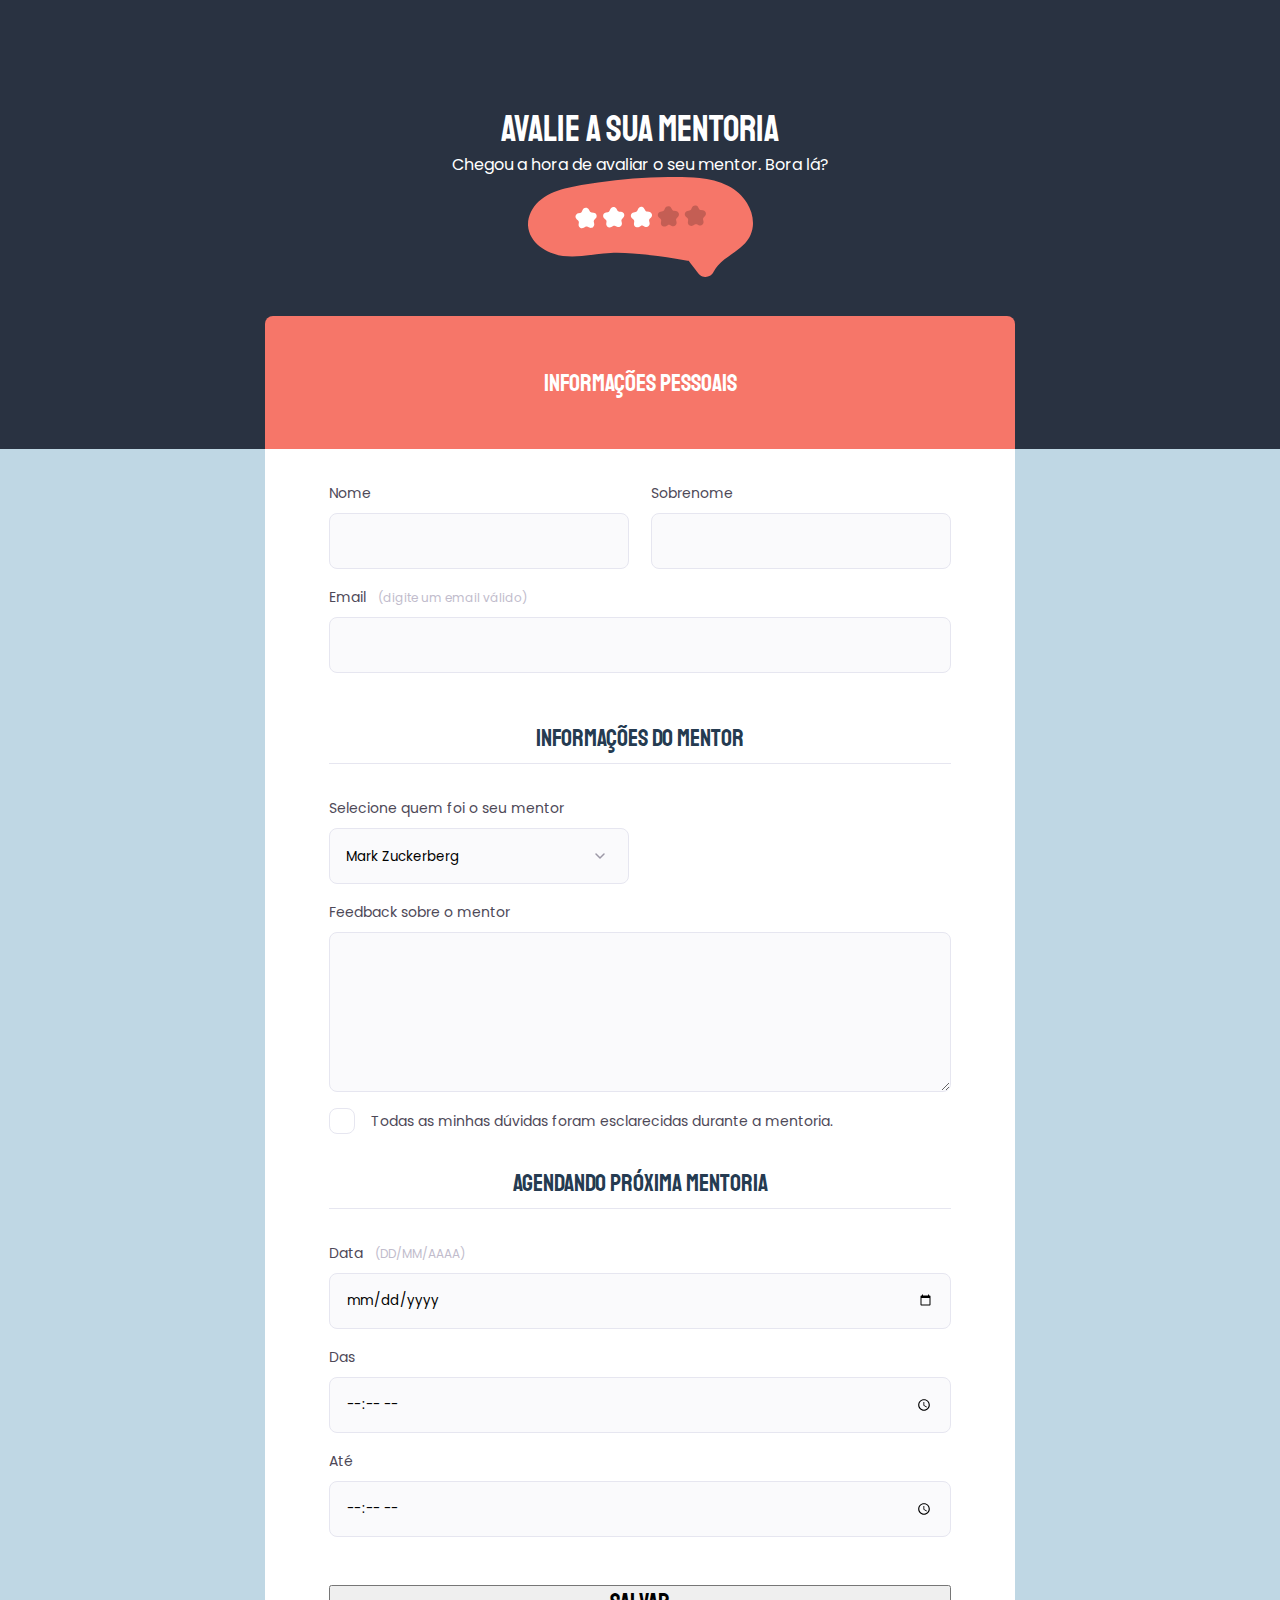
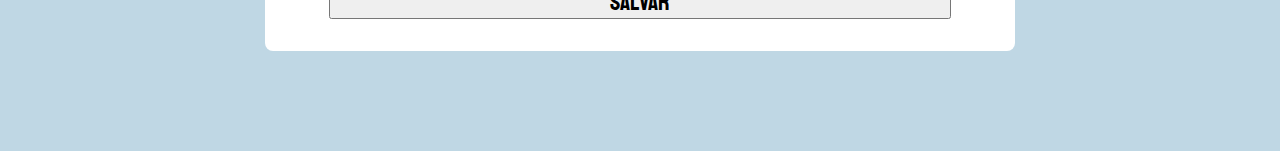
==== commit 3621d190: "revision of project 07-mentoring-evaluation" ====
--- a/07-mentoring-evaluation/index.html
+++ b/07-mentoring-evaluation/index.html
@@ -18,13 +18,15 @@
   <body>
     <div class="page">
       <header>
-        <h1>Avalie a sua Mentoria</h1>
-        <p>Chegou a hora de avaliar o seu mentor. Bora lá?</p>
+        <div class="titlle">
+          <h1>Avalie a sua Mentoria</h1>
+          <p>Chegou a hora de avaliar o seu mentor. Bora lá?</p>
 
-        <img
-          src="./assets/evaluation.svg"
-          alt="Ícone de um balão com cinco estrelas com três estrelas brancas"
-        />
+          <img
+            src="./assets/evaluation.svg"
+            alt="Ícone de um balão com cinco estrelas com três estrelas brancas"
+          />
+        </div>
 
         <div class="top">
           <h2>Informações pessoais</h2>
@@ -59,7 +61,7 @@
             <div class="input-wrapper">
               <label for="mentor">Selecione quem foi o seu mentor</label>
               <select id="mentor">
-                <option value="mark">Mark Zuckerber</option>
+                <option value="mark">Mark Zuckerberg</option>
                 <option value="gates">Bill Gates</option>
                 <option value="musk">Elon Musk</option>
               </select>
--- a/07-mentoring-evaluation/style.css
+++ b/07-mentoring-evaluation/style.css
@@ -2,12 +2,72 @@
   margin: 0;
   padding: 0;
   box-sizing: border-box;
+
+  -webkit-font-smoothing: antialiased;
+  -moz-osx-font-smoothing: grayscale;
 }
 
 :root {
   font-size: 62.5%;
 
   font-family: "Poppins", sans-serif;
+
+  --blue-dark: #293241;
+  --blue-light: #bfd7e4;
+  --pink: #f67669;
+  --white: #ffffff;
+}
+
+body {
+  background-color: var(--blue-light);
+}
+
+form {
+  background-color: var(--white);
+}
+
+header::before {
+  content: "";
+  width: 100%;
+  height: 44.9rem;
+  background-color: var(--blue-dark);
+  position: absolute;
+  top: 0;
+  left: 0;
+  z-index: -1;
+}
+
+header {
+  text-align: center;
+  margin-top: 10.7rem;
+
+  color: var(--white);
+}
+
+header h1 {
+  font-size: 3.6rem;
+}
+
+header p {
+  font-size: 1.6rem;
+}
+
+header img {
+  margin-bottom: 3.4rem;
+}
+
+header .top {
+  width: 75rem;
+  height: 13.3rem;
+  background-color: var(--pink);
+
+  margin: auto;
+
+  display: flex;
+  align-items: center;
+  justify-content: center;
+
+  border-radius: 0.8rem 0.8rem 0 0;
 }
 
 h1,
@@ -15,4 +75,142 @@
 legend,
 button {
   font-family: "Staatliches", sans-serif;
-}
+  font-weight: 400;
+  font-size: 2.4rem;
+}
+
+form {
+  width: 75rem;
+  margin: 0 auto 10rem;
+
+  border-radius: 0 0 0.8rem 0.8rem;
+}
+
+.form-wrapper {
+  padding: 3.2rem 6.4rem;
+
+  display: flex;
+  flex-direction: column;
+  gap: 3.2rem;
+}
+
+.col-2 {
+  display: flex;
+}
+
+.input-wrapper {
+  display: flex;
+  flex-direction: column;
+  gap: 0.8rem;
+}
+
+fieldset {
+  border: none;
+}
+
+fieldset legend {
+  color: #253b51;
+  line-height: 3.4rem;
+  padding-bottom: 0.8rem;
+  border-bottom: 0.1rem solid #e6e6f0;
+  margin-bottom: 3.2rem;
+  width: 100%;
+
+  text-align: center;
+}
+
+label {
+  font-size: 1.4rem;
+  line-height: 2.4rem;
+  color: #4e4958;
+}
+
+span {
+  font-size: 1.2rem;
+  line-height: 2rem;
+  color: #c1bccc;
+
+  margin-left: 0.8rem;
+}
+
+input,
+select,
+textarea {
+  width: 100%;
+  height: 5.6rem;
+  background-color: #fafafc;
+  border: 1px solid #e6e6f0;
+  border-radius: 0.8rem;
+
+  margin-bottom: 1.6rem;
+
+  padding: 0 1.6rem;
+  font-family: "Poppins", sans-serif;
+}
+
+.col-2 {
+  gap: 2.2rem;
+}
+
+.col-2 input {
+  width: 30rem;
+}
+
+select {
+  width: 30rem;
+
+  appearance: none;
+  -webkit-appearance: none;
+
+  background-image: url("data:image/svg+xml,%3Csvg width='24' height='24' viewBox='0 0 24 24' fill='none' xmlns='http://www.w3.org/2000/svg'%3E%3Cg clip-path='url(%23clip0_1_54)'%3E%3Cpath d='M8 10L12 14L16 10' stroke='%239C98A6' stroke-width='1.5' stroke-linecap='round' stroke-linejoin='round'/%3E%3C/g%3E%3Cdefs%3E%3CclipPath id='clip0_1_54'%3E%3Crect width='24' height='24' fill='white'/%3E%3C/clipPath%3E%3C/defs%3E%3C/svg%3E%0A");
+  background-repeat: no-repeat;
+  background-position: top 50% right 1.6rem;
+
+  cursor: pointer;
+}
+
+textarea {
+  height: 16rem;
+  padding: 1.6rem;
+}
+
+.checkbox-wrapper {
+  position: relative;
+}
+
+.checkbox-wrapper input {
+  position: absolute;
+  top: 0;
+  left: 0;
+
+  height: 2.4rem;
+  width: 2.4rem;
+
+  opacity: 0;
+}
+
+.checkbox-wrapper label {
+  display: flex;
+  align-items: center;
+  gap: 1.6rem;
+
+  margin: 0;
+}
+
+.checkbox-wrapper label::before {
+  content: "";
+  height: 2.4rem;
+  width: 2.4rem;
+  display: block;
+
+  border: 0.1rem solid #e6e6f0;
+  border-radius: 0.8rem;
+}
+
+.checkbox-wrapper input:checked + label::before {
+  background-image: url("data:image/svg+xml,%3Csvg width='24' height='24' viewBox='0 0 24 24' fill='none' xmlns='http://www.w3.org/2000/svg'%3E%3Cg clip-path='url(%23clip0_5037_23)'%3E%3Cpath d='M9 16.17L4.83 12L3.41 13.41L9 19L21 7L19.59 5.59L9 16.17Z' fill='%2342D3FF'/%3E%3C/g%3E%3Cdefs%3E%3CclipPath id='clip0_5037_23'%3E%3Crect width='24' height='24' fill='white'/%3E%3C/clipPath%3E%3C/defs%3E%3C/svg%3E%0A");
+}
+
+.checkbox-wrapper input:focus + label::before {
+  border: 0.2rem solid #000;
+}
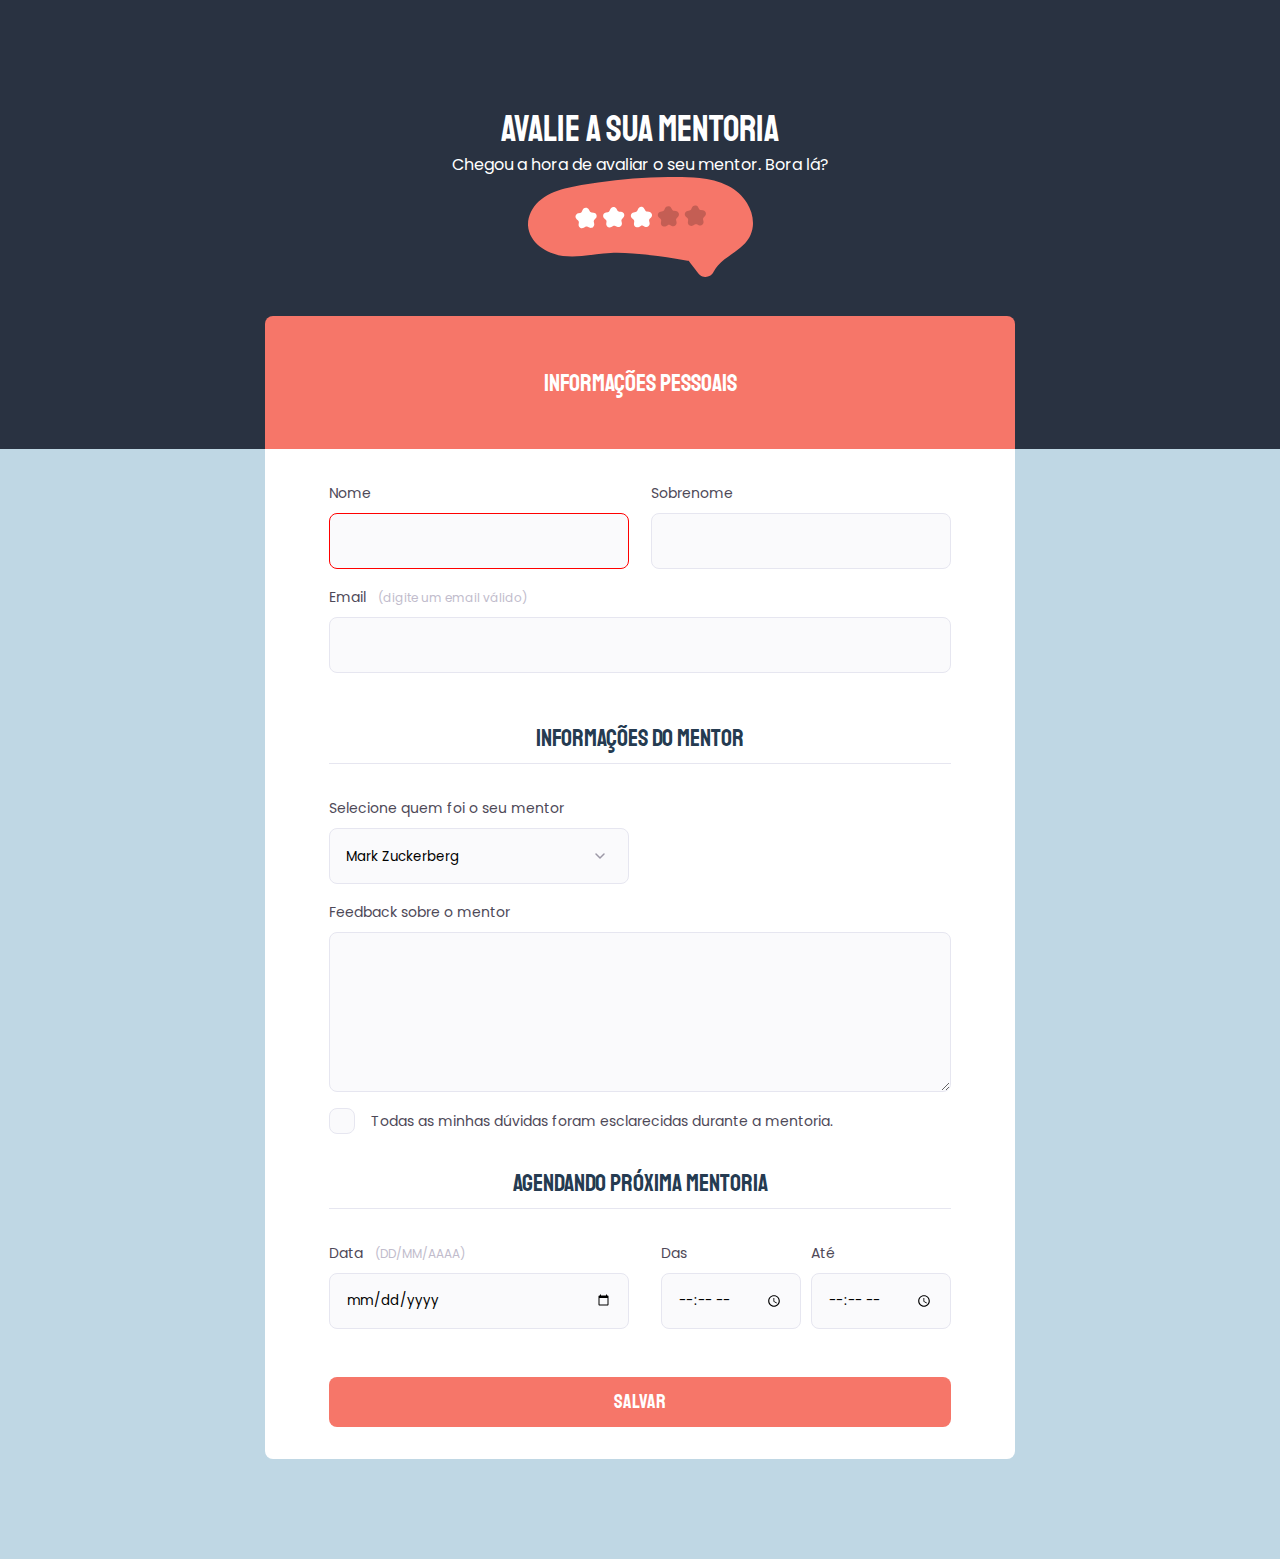
==== commit 4b76ee18: "revision of project 07-mentoring-evaluation" ====
--- a/07-mentoring-evaluation/index.html
+++ b/07-mentoring-evaluation/index.html
@@ -10,6 +10,12 @@
     <link
       href="https://fonts.googleapis.com/css2?family=Poppins&family=Staatliches&display=swap"
       rel="stylesheet"
+    />
+
+    <link
+      rel="shortcut icon"
+      href="[data-uri]"
+      type="image/x-icon"
     />
 
     <link rel="stylesheet" href="./style.css" />
@@ -39,7 +45,7 @@
             <div class="col-2">
               <div class="input-wrapper">
                 <label for="name">Nome</label>
-                <input type="text" id="name" />
+                <input type="text" id="name" required />
               </div>
               <div class="input-wrapper">
                 <label for="surname">Sobrenome</label>
@@ -69,7 +75,7 @@
 
             <div class="input-wrapper">
               <label for="feedback">Feedback sobre o mentor</label>
-              <textarea id="feedback"></textarea>
+              <textarea id="feedback" minlength="20"></textarea>
             </div>
 
             <div class="checkbox-wrapper">
@@ -93,6 +99,7 @@
                 <label for="being">Das</label>
                 <input type="time" />
               </div>
+
               <div class="input-wrapper">
                 <label for="even">Até</label>
                 <input type="time" />
--- a/07-mentoring-evaluation/style.css
+++ b/07-mentoring-evaluation/style.css
@@ -180,12 +180,11 @@
 
 .checkbox-wrapper input {
   position: absolute;
+  width: 2.4rem;
+  height: 2.4rem;
   top: 0;
   left: 0;
 
-  height: 2.4rem;
-  width: 2.4rem;
-
   opacity: 0;
 }
 
@@ -199,18 +198,55 @@
 
 .checkbox-wrapper label::before {
   content: "";
+  width: 2.4rem;
   height: 2.4rem;
-  width: 2.4rem;
-  display: block;
-
+
+  background-color: #fafafc;
   border: 0.1rem solid #e6e6f0;
   border-radius: 0.8rem;
 }
 
 .checkbox-wrapper input:checked + label::before {
-  background-image: url("data:image/svg+xml,%3Csvg width='24' height='24' viewBox='0 0 24 24' fill='none' xmlns='http://www.w3.org/2000/svg'%3E%3Cg clip-path='url(%23clip0_5037_23)'%3E%3Cpath d='M9 16.17L4.83 12L3.41 13.41L9 19L21 7L19.59 5.59L9 16.17Z' fill='%2342D3FF'/%3E%3C/g%3E%3Cdefs%3E%3CclipPath id='clip0_5037_23'%3E%3Crect width='24' height='24' fill='white'/%3E%3C/clipPath%3E%3C/defs%3E%3C/svg%3E%0A");
+  background-image: url("data:image/svg+xml,%3Csvg width='24' height='24' viewBox='0 0 24 24' fill='none' xmlns='http://www.w3.org/2000/svg'%3E%3Cg clip-path='url(%23clip0_5054_23)'%3E%3Cpath d='M9 16.17L4.83 12L3.41 13.41L9 19L21 7L19.59 5.59L9 16.17Z' fill='%2342D3FF'/%3E%3C/g%3E%3Cdefs%3E%3CclipPath id='clip0_5054_23'%3E%3Crect width='24' height='24' fill='white'/%3E%3C/clipPath%3E%3C/defs%3E%3C/svg%3E%0A");
 }
 
 .checkbox-wrapper input:focus + label::before {
   border: 0.2rem solid #000;
 }
+
+.col-3 {
+  display: flex;
+}
+
+.col-3 .input-wrapper:nth-child(1) {
+  width: 30rem;
+  margin-right: 3.2rem;
+}
+
+.col-3 .input-wrapper:nth-child(2),
+.col-3 .input-wrapper:nth-child(3) {
+  width: 14rem;
+}
+
+.col-3 .input-wrapper:nth-child(2) {
+  margin-right: 1rem;
+}
+
+button {
+  padding: 1.2rem 3.2rem;
+
+  background-color: var(--pink);
+  color: var(--white);
+  font-size: 2rem;
+  line-height: 2.6rem;
+
+  border: 0;
+  border-radius: 0.8rem;
+
+  cursor: pointer;
+}
+
+input:invalid,
+textarea:invalid {
+  border: 0.1rem solid red;
+}
